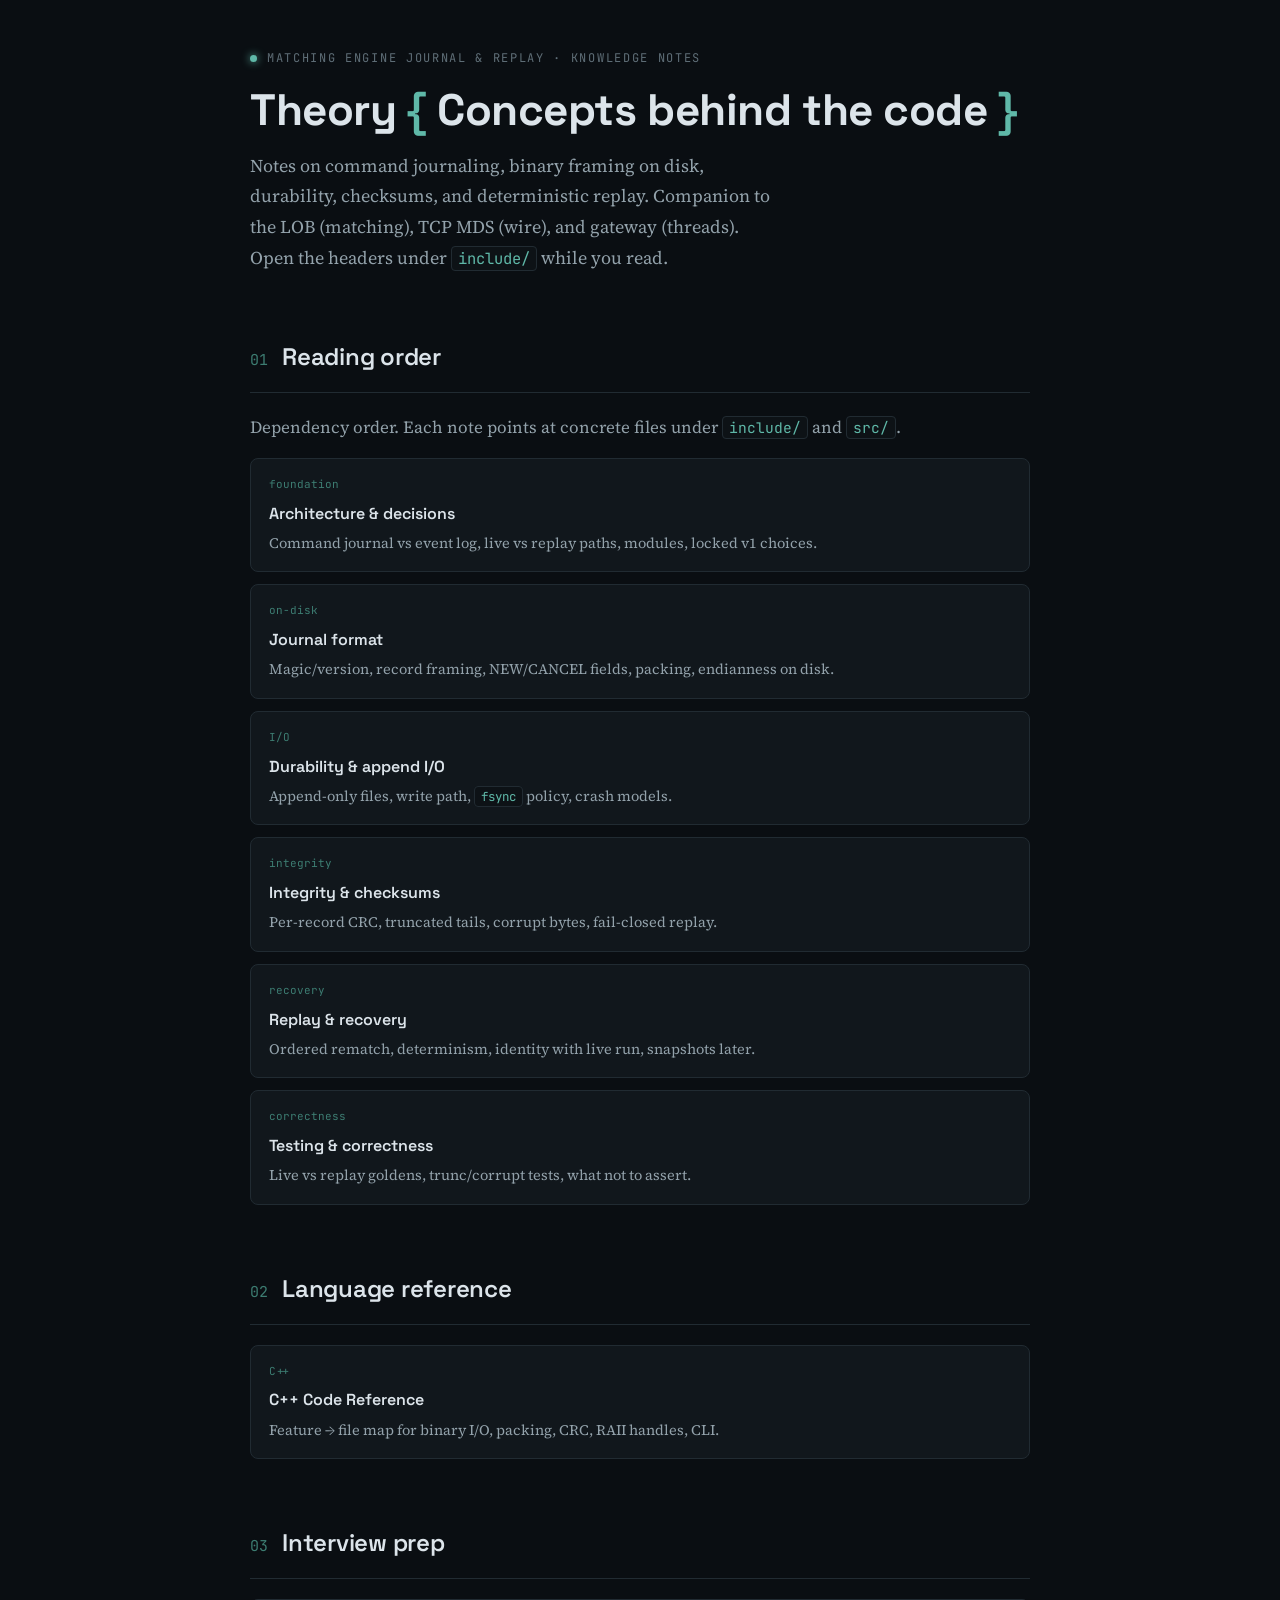
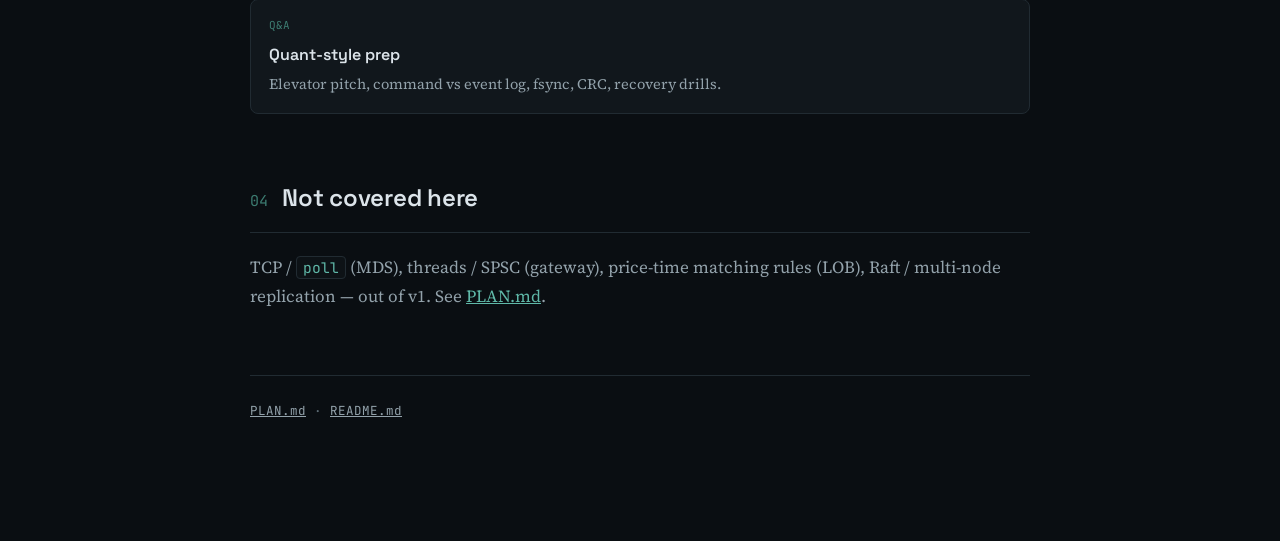
==== theory/index.html @ 43f082b0 "v1" ====
<!DOCTYPE html>
<html lang="en">
<head>
<meta charset="UTF-8">
<meta name="viewport" content="width=device-width, initial-scale=1.0">
<title>Theory Notes — Matching Engine Journal &amp; Replay</title>
<link rel="preconnect" href="https://fonts.googleapis.com">
<link href="https://fonts.googleapis.com/css2?family=Space+Grotesk:wght@400;500;600;700&family=Source+Serif+4:opsz,wght@8..60,400;8..60,500;8..60,600&family=JetBrains+Mono:wght@400;500;600&display=swap" rel="stylesheet">
<link rel="stylesheet" href="theory.css">
</head>
<body>
<div class="layout" style="grid-template-columns: minmax(0, 780px);">
  <main>
    <header class="hero">
      <span class="eyebrow">Matching Engine Journal &amp; Replay · Knowledge notes</span>
      <h1 class="title">Theory <span class="brace">{</span> Concepts behind the code <span class="brace">}</span></h1>
      <p class="subtitle">Notes on command journaling, binary framing on disk, durability, checksums, and deterministic replay. Companion to the LOB (matching), TCP MDS (wire), and gateway (threads). Open the headers under <code class="inline">include/</code> while you read.</p>
    </header>

    <section>
      <div class="section-head"><span class="idx">01</span><h2>Reading order</h2></div>
      <p class="dim">Dependency order. Each note points at concrete files under <code class="inline">include/</code> and <code class="inline">src/</code>.</p>
      <ol class="index-list">
        <li>
          <a href="Theory_Architecture.html">
            <span class="order">foundation</span>
            <div class="name">Architecture &amp; decisions</div>
            <p class="desc">Command journal vs event log, live vs replay paths, modules, locked v1 choices.</p>
          </a>
        </li>
        <li>
          <a href="Theory_Journal_Format.html">
            <span class="order">on-disk</span>
            <div class="name">Journal format</div>
            <p class="desc">Magic/version, record framing, NEW/CANCEL fields, packing, endianness on disk.</p>
          </a>
        </li>
        <li>
          <a href="Theory_Durability_And_IO.html">
            <span class="order">I/O</span>
            <div class="name">Durability &amp; append I/O</div>
            <p class="desc">Append-only files, write path, <code class="inline">fsync</code> policy, crash models.</p>
          </a>
        </li>
        <li>
          <a href="Theory_Integrity.html">
            <span class="order">integrity</span>
            <div class="name">Integrity &amp; checksums</div>
            <p class="desc">Per-record CRC, truncated tails, corrupt bytes, fail-closed replay.</p>
          </a>
        </li>
        <li>
          <a href="Theory_Replay_And_Recovery.html">
            <span class="order">recovery</span>
            <div class="name">Replay &amp; recovery</div>
            <p class="desc">Ordered rematch, determinism, identity with live run, snapshots later.</p>
          </a>
        </li>
        <li>
          <a href="Theory_Testing_And_Correctness.html">
            <span class="order">correctness</span>
            <div class="name">Testing &amp; correctness</div>
            <p class="desc">Live vs replay goldens, trunc/corrupt tests, what not to assert.</p>
          </a>
        </li>
      </ol>
    </section>

    <section>
      <div class="section-head"><span class="idx">02</span><h2>Language reference</h2></div>
      <ol class="index-list">
        <li>
          <a href="Theory_CodeRef.html">
            <span class="order">C++</span>
            <div class="name">C++ Code Reference</div>
            <p class="desc">Feature → file map for binary I/O, packing, CRC, RAII handles, CLI.</p>
          </a>
        </li>
      </ol>
    </section>

    <section>
      <div class="section-head"><span class="idx">03</span><h2>Interview prep</h2></div>
      <ol class="index-list">
        <li>
          <a href="prep.html">
            <span class="order">Q&amp;A</span>
            <div class="name">Quant-style prep</div>
            <p class="desc">Elevator pitch, command vs event log, fsync, CRC, recovery drills.</p>
          </a>
        </li>
      </ol>
    </section>

    <section>
      <div class="section-head"><span class="idx">04</span><h2>Not covered here</h2></div>
      <p class="dim">TCP / <code class="inline">poll</code> (MDS), threads / SPSC (gateway), price-time matching rules (LOB), Raft / multi-node replication — out of v1. See <a href="../PLAN.md">PLAN.md</a>.</p>
    </section>

    <footer>
      <a href="../PLAN.md">PLAN.md</a> · <a href="../README.md">README.md</a>
    </footer>
  </main>
</div>
</body>
</html>
---- theory/theory.css ----
/* Shared styles for theory knowledge notes — Matching Engine Journal & Replay */

:root {
  --bg: #0a0e12;
  --bg-raised: #0d1216;
  --panel: #11171c;
  --panel-border: #212b32;
  --text: #dce4ea;
  --text-dim: #93a2ab;
  --text-faint: #5f6e77;
  --acquire: #5fb8a8;
  --acquire-dim: #3d7d72;
  --release: #d98a5f;
  --warn: #e0b15c;
  --danger: #d97070;
  --serif: "Source Serif 4", Georgia, serif;
  --sans: "Space Grotesk", system-ui, sans-serif;
  --mono: "JetBrains Mono", "SF Mono", Consolas, monospace;
}

* { box-sizing: border-box; }
html { scroll-behavior: smooth; }
body {
  margin: 0;
  background: var(--bg);
  color: var(--text);
  font-family: var(--serif);
  font-size: 17px;
  line-height: 1.7;
  -webkit-font-smoothing: antialiased;
}
a { color: var(--acquire); }

.layout {
  display: grid;
  grid-template-columns: 250px minmax(0, 780px);
  justify-content: center;
  gap: 56px;
  max-width: 1180px;
  margin: 0 auto;
  padding: 48px 24px 120px;
}

nav.toc {
  position: sticky;
  top: 32px;
  align-self: start;
  font-family: var(--sans);
  font-size: 13px;
}
nav.toc .toc-label {
  color: var(--text-faint);
  text-transform: uppercase;
  letter-spacing: 0.12em;
  font-size: 11px;
  margin-bottom: 14px;
  display: block;
}
nav.toc .back {
  display: block;
  margin-bottom: 18px;
  color: var(--text-dim);
  text-decoration: none;
  font-size: 12px;
}
nav.toc .back:hover { color: var(--acquire); }
nav.toc ol {
  list-style: none;
  margin: 0;
  padding: 0;
  border-left: 1px solid var(--panel-border);
}
nav.toc li { margin: 0; }
nav.toc a {
  display: block;
  padding: 7px 0 7px 16px;
  color: var(--text-dim);
  text-decoration: none;
  border-left: 2px solid transparent;
  margin-left: -1px;
  transition: color 0.15s ease, border-color 0.15s ease;
}
nav.toc a:hover { color: var(--text); }
nav.toc a.active {
  color: var(--acquire);
  border-left-color: var(--acquire);
}
nav.toc .num {
  color: var(--text-faint);
  font-variant-numeric: tabular-nums;
  margin-right: 6px;
}

main { min-width: 0; }

header.hero { margin-bottom: 64px; }
.eyebrow {
  font-family: var(--mono);
  font-size: 12px;
  letter-spacing: 0.14em;
  text-transform: uppercase;
  color: var(--text-faint);
  display: flex;
  align-items: center;
  gap: 10px;
  margin-bottom: 18px;
}
.eyebrow::before {
  content: "";
  width: 7px;
  height: 7px;
  border-radius: 50%;
  background: var(--acquire);
  box-shadow: 0 0 8px var(--acquire);
}
h1.title {
  font-family: var(--sans);
  font-weight: 700;
  font-size: clamp(28px, 4.5vw, 44px);
  line-height: 1.1;
  margin: 0 0 16px;
  letter-spacing: -0.01em;
}
h1.title .brace { color: var(--acquire); }
p.subtitle {
  font-size: 18px;
  color: var(--text-dim);
  max-width: 58ch;
  margin: 0 0 28px;
}

.lifecycle,
.diagram {
  background: var(--panel);
  border: 1px solid var(--panel-border);
  border-radius: 10px;
  padding: 28px 24px 20px;
}
.lifecycle svg,
.diagram svg { display: block; width: 100%; height: auto; }
.lifecycle-caption,
.diagram-caption {
  font-family: var(--mono);
  font-size: 12.5px;
  color: var(--text-faint);
  margin-top: 14px;
  text-align: center;
}
.lifecycle-caption b,
.diagram-caption b {
  color: var(--text-dim);
  font-weight: 500;
}

section {
  margin-bottom: 64px;
  scroll-margin-top: 32px;
}
.section-head {
  display: flex;
  align-items: baseline;
  gap: 14px;
  margin-bottom: 20px;
  padding-bottom: 14px;
  border-bottom: 1px solid var(--panel-border);
}
.section-head .idx {
  font-family: var(--mono);
  color: var(--acquire-dim);
  font-size: 15px;
}
h2 {
  font-family: var(--sans);
  font-weight: 600;
  font-size: 24px;
  margin: 0;
  letter-spacing: -0.01em;
}
h3 {
  font-family: var(--sans);
  font-weight: 600;
  font-size: 17px;
  margin: 28px 0 10px;
  color: var(--text);
}
p { margin: 0 0 16px; color: var(--text); }
p.dim { color: var(--text-dim); }
ul, ol.plain { margin: 0 0 16px; padding-left: 22px; }
li { margin-bottom: 8px; }
strong { color: #fff; font-weight: 600; }
code.inline {
  font-family: var(--mono);
  font-size: 0.86em;
  background: var(--bg-raised);
  border: 1px solid var(--panel-border);
  padding: 1px 6px;
  border-radius: 4px;
  color: var(--acquire);
}

.card {
  background: var(--panel);
  border: 1px solid var(--panel-border);
  border-left: 3px solid var(--acquire);
  border-radius: 8px;
  padding: 16px 20px;
  margin: 20px 0;
  font-size: 15.5px;
}
.card.warn { border-left-color: var(--warn); }
.card.danger { border-left-color: var(--danger); }
.card .card-label {
  font-family: var(--sans);
  font-weight: 600;
  font-size: 12px;
  text-transform: uppercase;
  letter-spacing: 0.08em;
  color: var(--acquire);
  margin-bottom: 6px;
  display: block;
}
.card.warn .card-label { color: var(--warn); }
.card.danger .card-label { color: var(--danger); }
.card p:last-child { margin-bottom: 0; }

.code-wrap {
  margin: 18px 0 22px;
  border-radius: 8px;
  overflow: hidden;
  border: 1px solid var(--panel-border);
  background: var(--bg-raised);
}
.code-bar {
  display: flex;
  align-items: center;
  justify-content: space-between;
  padding: 8px 14px;
  background: #0c1115;
  border-bottom: 1px solid var(--panel-border);
  font-family: var(--mono);
  font-size: 12px;
  color: var(--text-faint);
}
.copy-btn {
  background: transparent;
  border: 1px solid var(--panel-border);
  color: var(--text-faint);
  font-family: var(--mono);
  font-size: 11px;
  padding: 3px 9px;
  border-radius: 5px;
  cursor: pointer;
}
.copy-btn:hover { color: var(--text); border-color: var(--text-faint); }
pre { margin: 0; padding: 16px 18px; overflow-x: auto; }
code { font-family: var(--mono); font-size: 13.5px; line-height: 1.6; }
.hljs-keyword, .hljs-built_in { color: var(--acquire); }
.hljs-string { color: var(--release); }
.hljs-comment { color: var(--text-faint); font-style: italic; }
.hljs-number { color: var(--warn); }
.hljs-title.function_, .hljs-title.class_, .hljs-type { color: #8fc5e8; }
.hljs-literal { color: var(--warn); }
.hljs-params { color: var(--text); }

table {
  width: 100%;
  border-collapse: collapse;
  margin: 18px 0 22px;
  font-size: 14.5px;
  font-family: var(--sans);
}
th, td {
  text-align: left;
  padding: 10px 14px;
  border-bottom: 1px solid var(--panel-border);
}
th {
  color: var(--text-faint);
  font-weight: 600;
  font-size: 12px;
  text-transform: uppercase;
  letter-spacing: 0.06em;
}
td { color: var(--text-dim); }
td code.inline { font-size: 12.5px; }
tr:last-child td { border-bottom: none; }

.qa {
  border: 1px solid var(--panel-border);
  border-radius: 8px;
  margin-bottom: 14px;
  overflow: hidden;
  background: var(--panel);
}
.qa .q {
  display: flex;
  gap: 12px;
  padding: 14px 18px;
  font-family: var(--sans);
  font-weight: 600;
  font-size: 15px;
  color: var(--text);
}
.qa .q .tag {
  font-family: var(--mono);
  font-weight: 400;
  color: var(--acquire);
  flex-shrink: 0;
}
.qa .a {
  padding: 0 18px 16px 48px;
  color: var(--text-dim);
  font-size: 15px;
}
.qa .a p { margin-bottom: 10px; }
.qa .a p:last-child { margin-bottom: 0; }
.qa .a ul { margin: 0 0 10px; padding-left: 20px; }
.qa .a li { margin-bottom: 4px; color: var(--text-dim); }

/* Collapsible interview prep Q&A */
details.qa > summary.q {
  list-style: none;
  cursor: pointer;
  align-items: flex-start;
}
details.qa > summary.q::-webkit-details-marker { display: none; }
details.qa > summary.q::after {
  content: "+";
  margin-left: auto;
  font-family: var(--mono);
  color: var(--text-faint);
  font-weight: 400;
  flex-shrink: 0;
}
details.qa[open] > summary.q::after { content: "−"; }
details.qa > summary.q:hover { background: var(--bg-raised); }
.prep-hint {
  font-family: var(--mono);
  font-size: 12px;
  color: var(--text-faint);
  margin: -8px 0 20px;
}
.prep-controls {
  display: flex;
  flex-wrap: wrap;
  gap: 10px;
  margin: 0 0 28px;
  font-family: var(--sans);
}
.prep-controls button {
  background: var(--panel);
  border: 1px solid var(--panel-border);
  color: var(--text-dim);
  font-family: var(--mono);
  font-size: 12px;
  padding: 6px 12px;
  border-radius: 6px;
  cursor: pointer;
}
.prep-controls button:hover {
  color: var(--text);
  border-color: var(--acquire-dim);
}

.pitfall {
  display: flex;
  gap: 14px;
  padding: 14px 0;
  border-bottom: 1px solid var(--panel-border);
}
.pitfall:last-child { border-bottom: none; }
.pitfall .icon {
  font-family: var(--mono);
  color: var(--danger);
  font-size: 14px;
  flex-shrink: 0;
  padding-top: 2px;
}
.pitfall h4 {
  margin: 0 0 4px;
  font-family: var(--sans);
  font-size: 15px;
  color: var(--text);
}
.pitfall p { margin: 0; font-size: 14.5px; color: var(--text-dim); }

/* Index page */
.index-list { list-style: none; margin: 0; padding: 0; }
.index-list li {
  margin: 0 0 12px;
  border: 1px solid var(--panel-border);
  border-radius: 8px;
  background: var(--panel);
}
.index-list a {
  display: block;
  padding: 16px 18px;
  text-decoration: none;
  color: inherit;
}
.index-list a:hover { border-color: var(--acquire-dim); }
.index-list .name {
  font-family: var(--sans);
  font-weight: 600;
  font-size: 16px;
  color: var(--text);
  margin-bottom: 4px;
}
.index-list .desc {
  font-size: 14.5px;
  color: var(--text-dim);
  margin: 0;
}
.index-list .order {
  font-family: var(--mono);
  font-size: 11px;
  color: var(--acquire-dim);
  margin-bottom: 6px;
  display: block;
}

footer {
  margin-top: 60px;
  padding-top: 24px;
  border-top: 1px solid var(--panel-border);
  font-family: var(--mono);
  font-size: 12.5px;
  color: var(--text-faint);
}
footer a { color: var(--text-dim); }

@media (max-width: 880px) {
  .layout {
    grid-template-columns: 1fr;
    padding: 28px 18px 80px;
    gap: 0;
  }
  nav.toc {
    position: static;
    margin-bottom: 36px;
    padding-bottom: 20px;
    border-bottom: 1px solid var(--panel-border);
  }
  nav.toc ol {
    display: flex;
    flex-wrap: wrap;
    gap: 4px 0;
    border-left: none;
  }
  nav.toc li { width: 50%; }
  nav.toc a { border-left: none; padding: 5px 0; }
  .qa .a { padding-left: 18px; }
}
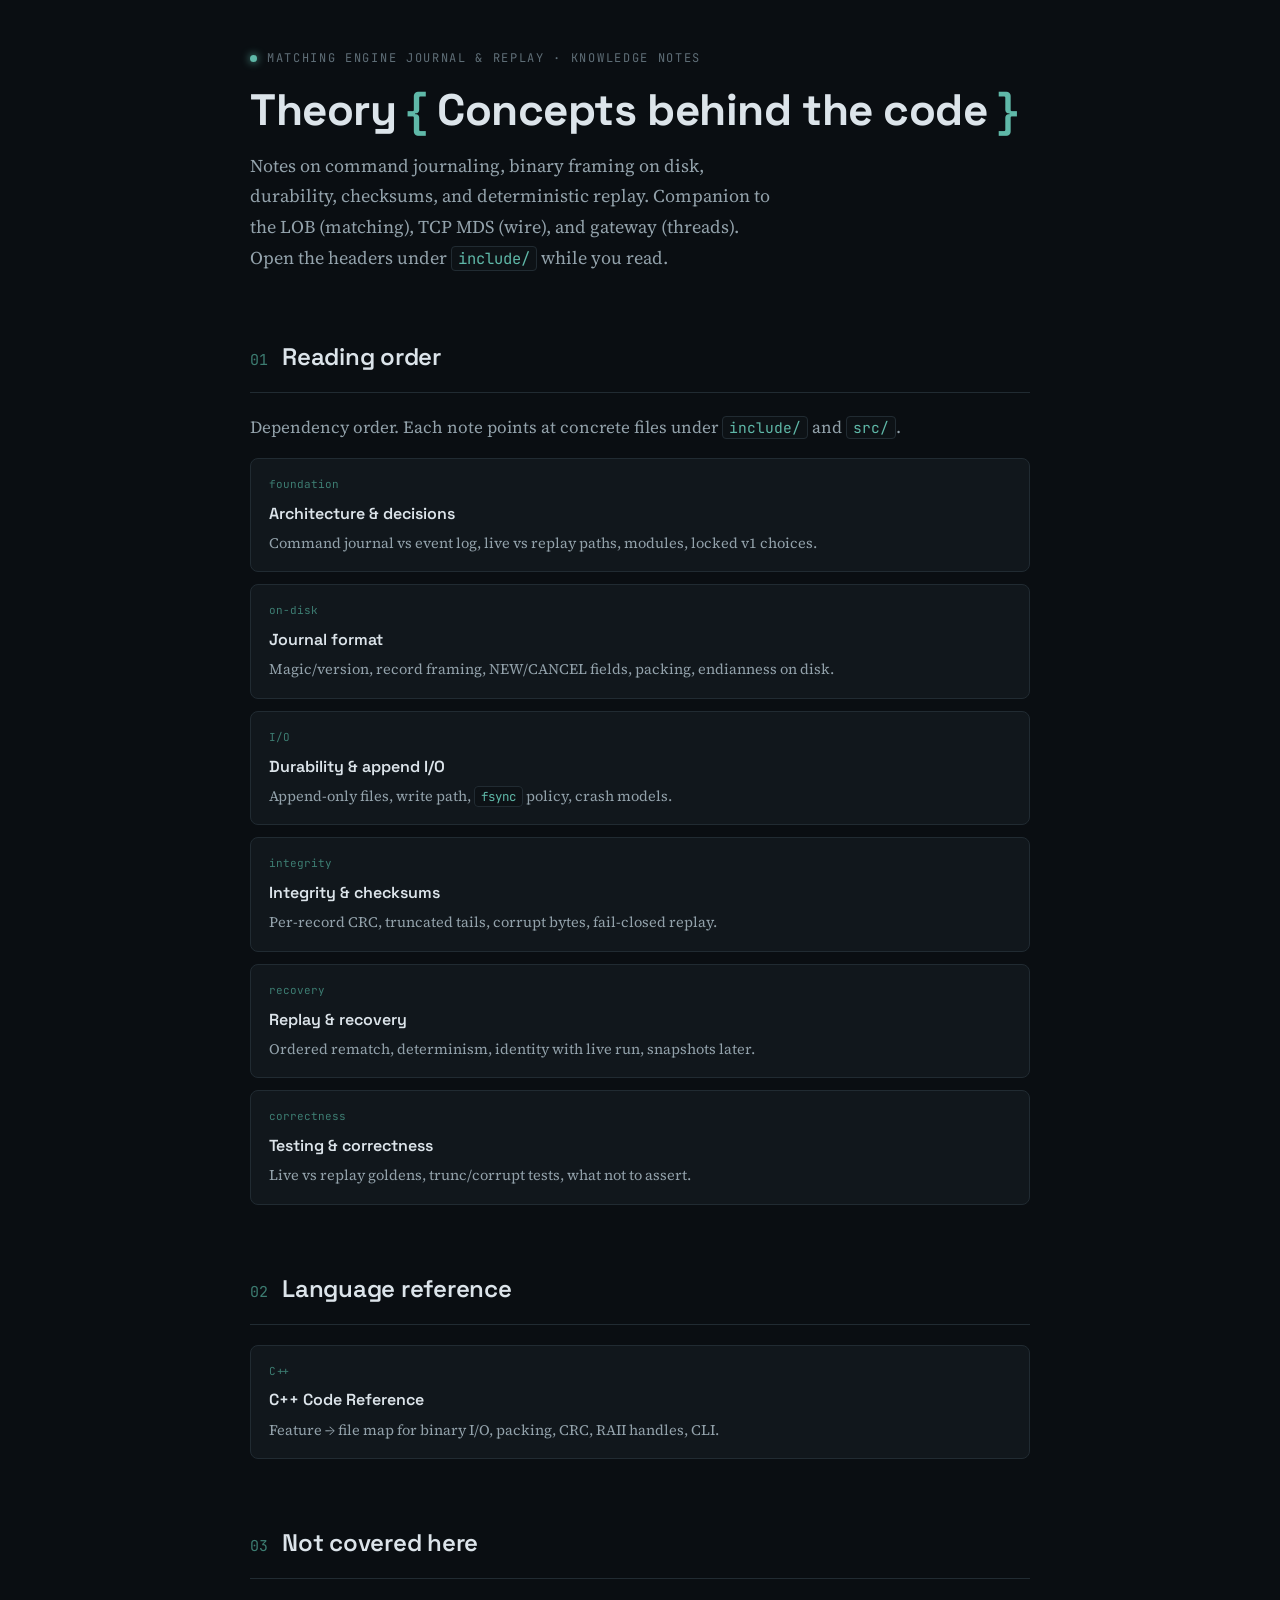
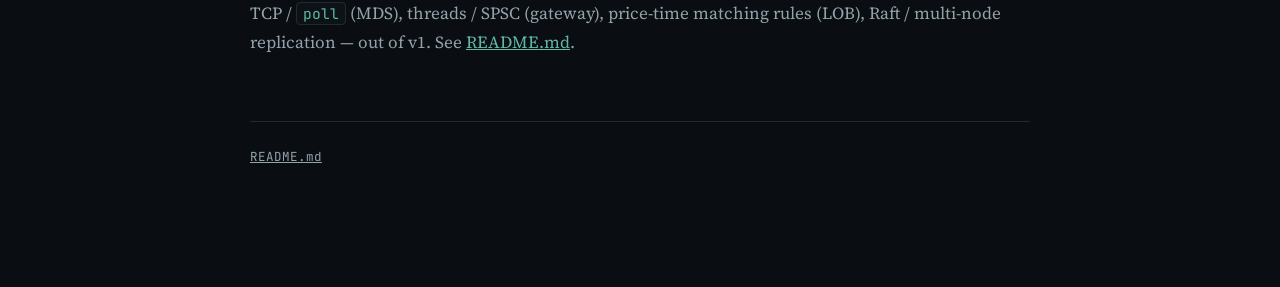
==== commit 249c9c23: "updated" ====
--- a/theory/index.html
+++ b/theory/index.html
@@ -80,25 +80,12 @@
     </section>
 
     <section>
-      <div class="section-head"><span class="idx">03</span><h2>Interview prep</h2></div>
-      <ol class="index-list">
-        <li>
-          <a href="prep.html">
-            <span class="order">Q&amp;A</span>
-            <div class="name">Quant-style prep</div>
-            <p class="desc">Elevator pitch, command vs event log, fsync, CRC, recovery drills.</p>
-          </a>
-        </li>
-      </ol>
-    </section>
-
-    <section>
-      <div class="section-head"><span class="idx">04</span><h2>Not covered here</h2></div>
-      <p class="dim">TCP / <code class="inline">poll</code> (MDS), threads / SPSC (gateway), price-time matching rules (LOB), Raft / multi-node replication — out of v1. See <a href="../PLAN.md">PLAN.md</a>.</p>
+      <div class="section-head"><span class="idx">03</span><h2>Not covered here</h2></div>
+      <p class="dim">TCP / <code class="inline">poll</code> (MDS), threads / SPSC (gateway), price-time matching rules (LOB), Raft / multi-node replication — out of v1. See <a href="../README.md">README.md</a>.</p>
     </section>
 
     <footer>
-      <a href="../PLAN.md">PLAN.md</a> · <a href="../README.md">README.md</a>
+      <a href="../README.md">README.md</a>
     </footer>
   </main>
 </div>
